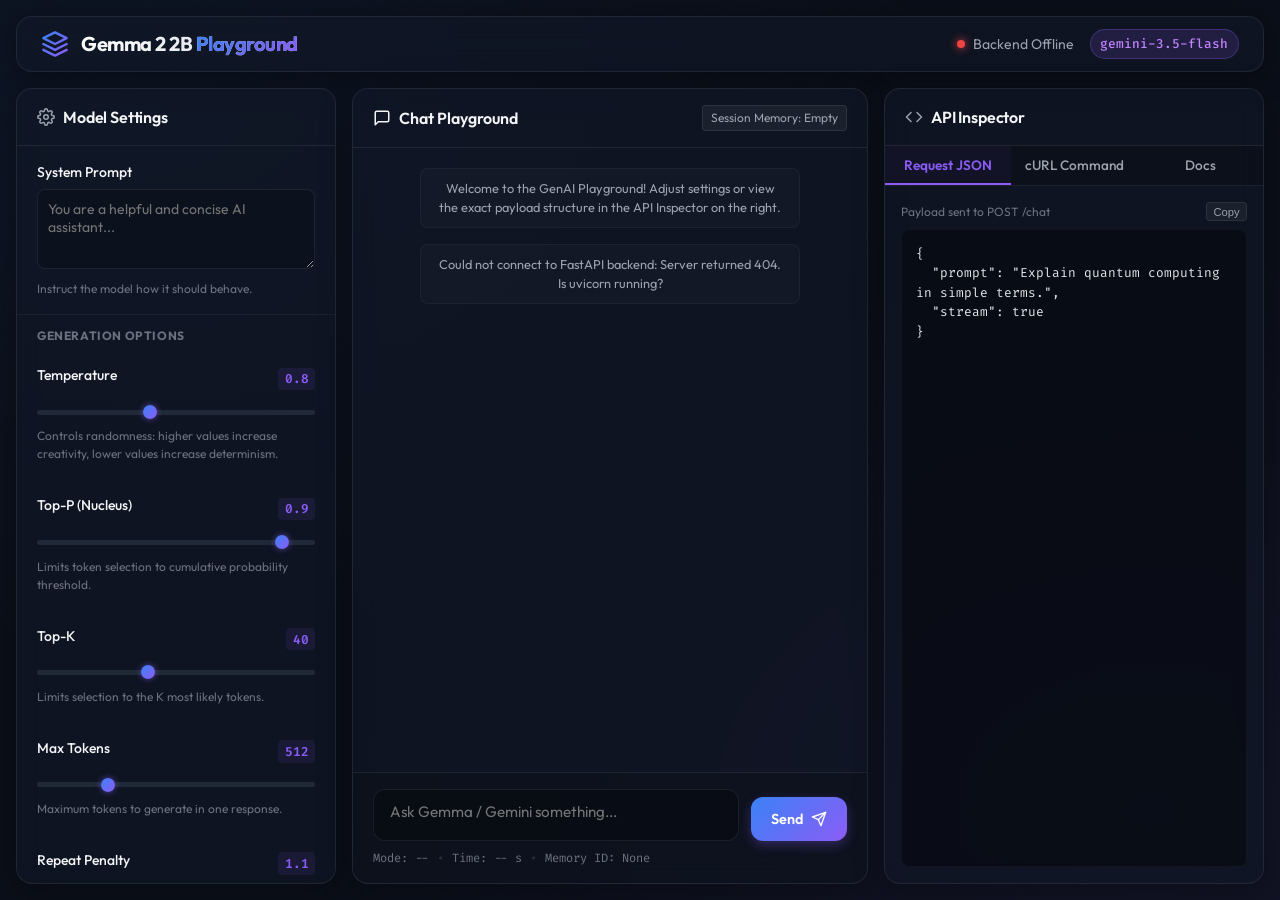
==== back/web/index.html @ a2f90c06 "vibecode vector population" ====
<!DOCTYPE html>
<html lang="en">
<head>
    <meta charset="UTF-8">
    <meta name="viewport" content="width=device-width, initial-scale=1.0">
    <title>Gemma 2 2B Playground & API Inspector</title>
    <!-- Google Fonts: Outfit & Fira Code -->
    <link rel="preconnect" href="https://fonts.googleapis.com">
    <link rel="preconnect" href="https://fonts.gstatic.com" crossorigin>
    <link href="https://fonts.googleapis.com/css2?family=Fira+Code:wght@400;500&family=Outfit:wght@300;400;500;600;700&display=swap" rel="stylesheet">
    <link rel="stylesheet" href="style.css">
</head>
<body>
    <div class="app-container">
        <!-- Header -->
        <header class="app-header">
            <div class="header-logo">
                <svg class="gemma-icon" viewBox="0 0 24 24" fill="none" xmlns="http://www.w3.org/2000/svg">
                    <path d="M12 2L2 7L12 12L22 7L12 2Z" stroke="url(#logo-grad)" stroke-width="2" stroke-linecap="round" stroke-linejoin="round"/>
                    <path d="M2 17L12 22L22 17" stroke="url(#logo-grad)" stroke-width="2" stroke-linecap="round" stroke-linejoin="round"/>
                    <path d="M2 12L12 17L22 12" stroke="url(#logo-grad)" stroke-width="2" stroke-linecap="round" stroke-linejoin="round"/>
                    <defs>
                        <linearGradient id="logo-grad" x1="2" y1="2" x2="22" y2="22" gradientUnits="userSpaceOnUse">
                            <stop stop-color="#3b82f6"/>
                            <stop offset="1" stop-color="#8b5cf6"/>
                        </linearGradient>
                    </defs>
                </svg>
                <h1>Gemma 2 2B <span>Playground</span></h1>
            </div>
            <div class="header-status">
                <div class="status-indicator">
                    <span id="connection-dot" class="dot warning"></span>
                    <span id="connection-text">Checking GenAI status...</span>
                </div>
                <div class="model-badge" id="model-badge">gemini-3.5-flash</div>
            </div>
        </header>

        <!-- Main Workspace -->
        <div class="workspace">
            <!-- Sidebar: Parameters (Left) -->
            <aside class="sidebar section-card">
                <div class="section-header">
                    <svg width="18" height="18" viewBox="0 0 24 24" fill="none" stroke="currentColor" stroke-width="2" stroke-linecap="round" stroke-linejoin="round"><circle cx="12" cy="12" r="3"></circle><path d="M19.4 15a1.65 1.65 0 0 0 .33 1.82l.06.06a2 2 0 1 1-2.83 2.83l-.06-.06a1.65 1.65 0 0 0-1.82-.33 1.65 1.65 0 0 0-1 1.51V21a2 2 0 0 1-4 0v-.09A1.65 1.65 0 0 0 9 19.4a1.65 1.65 0 0 0-1.82.33l-.06.06a2 2 0 1 1-2.83-2.83l.06-.06a1.65 1.65 0 0 0 .33-1.82 1.65 1.65 0 0 0-1.51-1H3a2 2 0 0 1 0-4h.09A1.65 1.65 0 0 0 4.6 9a1.65 1.65 0 0 0-.33-1.82l-.06-.06a2 2 0 1 1 2.83-2.83l.06.06a1.65 1.65 0 0 0 1.82.33H9a1.65 1.65 0 0 0 1-1.51V3a2 2 0 0 1 4 0v.09a1.65 1.65 0 0 0 1 1.51 1.65 1.65 0 0 0 1.82-.33l.06-.06a2 2 0 1 1 2.83 2.83l-.06.06a1.65 1.65 0 0 0-.33 1.82V9a1.65 1.65 0 0 0 1.51 1H21a2 2 0 0 1 0 4h-.09a1.65 1.65 0 0 0-1.51 1z"></path></svg>
                    <h2>Model Settings</h2>
                </div>

                <div class="control-group">
                    <label for="system-prompt">System Prompt</label>
                    <textarea id="system-prompt" placeholder="You are a helpful and concise AI assistant..."></textarea>
                    <span class="control-desc">Instruct the model how it should behave.</span>
                </div>

                <div class="control-divider">Generation Options</div>

                <div class="control-group">
                    <div class="slider-header">
                        <label for="param-temp">Temperature</label>
                        <span class="value-display" id="val-temp">0.8</span>
                    </div>
                    <input type="range" id="param-temp" min="0" max="2" step="0.1" value="0.8">
                    <span class="control-desc">Controls randomness: higher values increase creativity, lower values increase determinism.</span>
                </div>

                <div class="control-group">
                    <div class="slider-header">
                        <label for="param-top-p">Top-P (Nucleus)</label>
                        <span class="value-display" id="val-top-p">0.9</span>
                    </div>
                    <input type="range" id="param-top-p" min="0" max="1" step="0.05" value="0.9">
                    <span class="control-desc">Limits token selection to cumulative probability threshold.</span>
                </div>

                <div class="control-group">
                    <div class="slider-header">
                        <label for="param-top-k">Top-K</label>
                        <span class="value-display" id="val-top-k">40</span>
                    </div>
                    <input type="range" id="param-top-k" min="1" max="100" step="1" value="40">
                    <span class="control-desc">Limits selection to the K most likely tokens.</span>
                </div>

                <div class="control-group">
                    <div class="slider-header">
                        <label for="param-max-tokens">Max Tokens</label>
                        <span class="value-display" id="val-max-tokens">512</span>
                    </div>
                    <input type="range" id="param-max-tokens" min="16" max="2048" step="16" value="512">
                    <span class="control-desc">Maximum tokens to generate in one response.</span>
                </div>

                <div class="control-group">
                    <div class="slider-header">
                        <label for="param-rep-penalty">Repeat Penalty</label>
                        <span class="value-display" id="val-rep-penalty">1.1</span>
                    </div>
                    <input type="range" id="param-rep-penalty" min="0.5" max="2.0" step="0.05" value="1.1">
                    <span class="control-desc">Applies a penalty to discourage repeating phrases.</span>
                </div>

                <div class="control-group toggle-group">
                    <label for="param-stream">Stream Response</label>
                    <label class="switch">
                        <input type="checkbox" id="param-stream" checked>
                        <span class="slider round"></span>
                    </label>
                </div>
                
                <button id="btn-clear-mem" class="secondary-btn">
                    <svg width="14" height="14" viewBox="0 0 24 24" fill="none" stroke="currentColor" stroke-width="2" stroke-linecap="round" stroke-linejoin="round"><path d="M19 7l-.867 12.142A2 2 0 0 1 16.138 21H7.862a2 2 0 0 1-1.995-1.858L5 7m5 4v6m4-6v6m1-10V4a1 1 0 0 0-1-1h-4a1 1 0 0 0-1 1v3M4 7h16"></path></svg>
                    Clear Chat Memory
                </button>
            </aside>

            <!-- Center Panel: Chat Arena -->
            <main class="chat-panel section-card">
                <div class="chat-header">
                    <div class="chat-title">
                        <svg width="18" height="18" viewBox="0 0 24 24" fill="none" stroke="currentColor" stroke-width="2" stroke-linecap="round" stroke-linejoin="round"><path d="M21 15a2 2 0 0 1-2 2H7l-4 4V5a2 2 0 0 1 2-2h14a2 2 0 0 1 2 2z"></path></svg>
                        <h2>Chat Playground</h2>
                    </div>
                    <span id="chat-memory-indicator" class="badge">Session Memory: Empty</span>
                </div>

                <!-- Messages Log -->
                <div class="messages-container" id="messages-container">
                    <div class="system-message font-small">
                        Welcome to the GenAI Playground! Adjust settings or view the exact payload structure in the API Inspector on the right.
                    </div>
                </div>

                <!-- Input Area -->
                <div class="chat-input-area">
                    <form id="chat-form">
                        <div class="textarea-wrapper">
                            <textarea id="user-prompt" placeholder="Ask Gemma / Gemini something..." required rows="1"></textarea>
                        </div>
                        <button type="submit" id="btn-send">
                            <span>Send</span>
                            <svg width="16" height="16" viewBox="0 0 24 24" fill="none" stroke="currentColor" stroke-width="2" stroke-linecap="round" stroke-linejoin="round"><line x1="22" y1="2" x2="11" y2="13"></line><polygon points="22 2 15 22 11 13 2 9 22 2"></polygon></svg>
                        </button>
                    </form>
                    
                    <!-- Stats Bar -->
                    <div class="chat-stats-bar" id="chat-stats-bar">
                        <span id="stat-speed">Mode: --</span>
                        <span class="stat-sep">•</span>
                        <span id="stat-time">Time: -- s</span>
                        <span class="stat-sep">•</span>
                        <span id="stat-tokens">Memory ID: None</span>
                    </div>
                </div>
            </main>

            <!-- Right Panel: API Inspector -->
            <aside class="api-panel section-card">
                <div class="section-header">
                    <svg width="18" height="18" viewBox="0 0 24 24" fill="none" stroke="currentColor" stroke-width="2" stroke-linecap="round" stroke-linejoin="round"><polyline points="16 18 22 12 16 6"></polyline><polyline points="8 6 2 12 8 18"></polyline></svg>
                    <h2>API Inspector</h2>
                </div>

                <div class="api-tabs">
                    <button class="tab-btn active" data-tab="tab-payload">Request JSON</button>
                    <button class="tab-btn" data-tab="tab-curl">cURL Command</button>
                    <button class="tab-btn" data-tab="tab-params">Docs</button>
                </div>

                <div class="tab-content" id="tab-payload">
                    <div class="code-header">
                        <span>Payload sent to POST /chat</span>
                        <button class="copy-btn" data-copy-target="payload-preview">Copy</button>
                    </div>
                    <pre><code id="payload-preview" class="language-json">{}</code></pre>
                </div>

                <div class="tab-content hidden" id="tab-curl">
                    <div class="code-header">
                        <span>Terminal cURL command</span>
                        <button class="copy-btn" data-copy-target="curl-preview">Copy</button>
                    </div>
                    <pre><code id="curl-preview" class="language-bash">curl ...</code></pre>
                </div>

                <div class="tab-content hidden" id="tab-params">
                    <div class="params-docs">
                        <h3>Endpoint Parameters</h3>
                        <p class="docs-intro">The FastAPI server maps these fields to the Google GenAI SDK Interactions API.</p>
                        
                        <div class="param-doc-item">
                            <span class="param-name">prompt</span>
                            <span class="param-type">string (required)</span>
                            <div class="param-desc">The core input prompt containing your question or instruction.</div>
                        </div>

                        <div class="param-doc-item">
                            <span class="param-name">previous_interaction_id</span>
                            <span class="param-type">string (optional)</span>
                            <div class="param-desc">The unique interaction ID from a previous turn. Passing this links current conversation memory statefully.</div>
                        </div>

                        <div class="param-doc-item">
                            <span class="param-name">stream</span>
                            <span class="param-type">boolean</span>
                            <div class="param-desc">Requests token-by-token streaming. Response chunks are yielded as NDJSON objects.</div>
                        </div>
                    </div>
                </div>
            </aside>
        </div>
    </div>

    <!-- Script loading -->
    <script src="app.js"></script>
</body>
</html>
---- back/web/style.css ----
/* Style Reset & Global Variables */
:root {
    --bg-base: #0b0f19;
    --bg-surface: #111827;
    --bg-card: rgba(17, 24, 39, 0.65);
    --border-color: rgba(255, 255, 255, 0.08);
    --border-active: rgba(139, 92, 246, 0.4);
    
    --text-primary: #f3f4f6;
    --text-secondary: #9ca3af;
    --text-muted: #6b7280;
    
    --accent-start: #3b82f6;
    --accent-end: #8b5cf6;
    --accent-gradient: linear-gradient(135deg, var(--accent-start) 0%, var(--accent-end) 100%);
    --accent-glow: rgba(139, 92, 246, 0.25);
    
    --font-sans: 'Outfit', -apple-system, BlinkMacSystemFont, 'Segoe UI', Roboto, sans-serif;
    --font-mono: 'Fira Code', 'Courier New', Courier, monospace;
    
    --success: #10b981;
    --warning: #f59e0b;
    --danger: #ef4444;
}

* {
    box-sizing: border-box;
    margin: 0;
    padding: 0;
}

body {
    background-color: var(--bg-base);
    background-image: 
        radial-gradient(at 10% 10%, rgba(59, 130, 246, 0.05) 0px, transparent 50%),
        radial-gradient(at 90% 90%, rgba(139, 92, 246, 0.06) 0px, transparent 50%);
    color: var(--text-primary);
    font-family: var(--font-sans);
    min-height: 100vh;
    overflow-x: hidden;
    line-height: 1.5;
}

/* App Container Layout */
.app-container {
    display: flex;
    flex-direction: column;
    height: 100vh;
    max-width: 1600px;
    margin: 0 auto;
    padding: 1rem;
    gap: 1rem;
}

/* Header styling */
.app-header {
    display: flex;
    justify-content: space-between;
    align-items: center;
    padding: 0.75rem 1.5rem;
    background: var(--bg-card);
    backdrop-filter: blur(16px);
    border: 1px solid var(--border-color);
    border-radius: 16px;
    box-shadow: 0 4px 30px rgba(0, 0, 0, 0.4);
}

.header-logo {
    display: flex;
    align-items: center;
    gap: 0.75rem;
}

.gemma-icon {
    width: 28px;
    height: 28px;
}

.header-logo h1 {
    font-size: 1.25rem;
    font-weight: 700;
    letter-spacing: -0.025em;
    background: linear-gradient(to right, #ffffff, #d1d5db);
    -webkit-background-clip: text;
    -webkit-text-fill-color: transparent;
}

.header-logo h1 span {
    background: var(--accent-gradient);
    -webkit-background-clip: text;
    -webkit-text-fill-color: transparent;
}

.header-status {
    display: flex;
    align-items: center;
    gap: 1rem;
}

.status-indicator {
    display: flex;
    align-items: center;
    gap: 0.5rem;
    font-size: 0.875rem;
    color: var(--text-secondary);
}

.dot {
    width: 8px;
    height: 8px;
    border-radius: 50%;
    display: inline-block;
}

.dot.connected {
    background-color: var(--success);
    box-shadow: 0 0 8px var(--success);
}

.dot.warning {
    background-color: var(--warning);
    box-shadow: 0 0 8px var(--warning);
}

.dot.error {
    background-color: var(--danger);
    box-shadow: 0 0 8px var(--danger);
}

.model-badge {
    background: rgba(139, 92, 246, 0.15);
    border: 1px solid rgba(139, 92, 246, 0.3);
    color: #c084fc;
    font-family: var(--font-mono);
    font-size: 0.8rem;
    padding: 0.25rem 0.6rem;
    border-radius: 9999px;
    font-weight: 500;
}

/* Workspace Layout */
.workspace {
    display: grid;
    grid-template-columns: 320px 1fr 380px;
    flex: 1;
    gap: 1rem;
    min-height: 0; /* Important for scroll contexts */
}

/* Shared Section Card Styling */
.section-card {
    background: var(--bg-card);
    backdrop-filter: blur(12px);
    border: 1px solid var(--border-color);
    border-radius: 16px;
    display: flex;
    flex-direction: column;
    overflow: hidden;
    box-shadow: 0 8px 32px rgba(0, 0, 0, 0.3);
    transition: border-color 0.3s ease;
}

.section-card:hover {
    border-color: rgba(255, 255, 255, 0.12);
}

.section-header {
    display: flex;
    align-items: center;
    gap: 0.5rem;
    padding: 1rem 1.25rem;
    border-bottom: 1px solid var(--border-color);
    color: var(--text-secondary);
}

.section-header h2 {
    font-size: 1rem;
    font-weight: 600;
    color: var(--text-primary);
    letter-spacing: -0.01em;
}

/* Sidebar Inputs (Left) */
.sidebar {
    padding: 0;
    overflow-y: auto;
}

.sidebar .control-group {
    padding: 1rem 1.25rem;
}

.control-divider {
    font-size: 0.75rem;
    font-weight: 700;
    text-transform: uppercase;
    letter-spacing: 0.05em;
    color: var(--text-muted);
    padding: 0.75rem 1.25rem 0.25rem 1.25rem;
    border-top: 1px solid rgba(255, 255, 255, 0.05);
}

.control-group label {
    display: block;
    font-size: 0.875rem;
    font-weight: 500;
    color: var(--text-primary);
    margin-bottom: 0.4rem;
}

.control-group textarea {
    width: 100%;
    min-height: 80px;
    background: rgba(0, 0, 0, 0.2);
    border: 1px solid var(--border-color);
    border-radius: 8px;
    padding: 0.6rem;
    color: var(--text-primary);
    font-family: var(--font-sans);
    font-size: 0.875rem;
    resize: vertical;
    transition: all 0.2s ease;
}

.control-group textarea:focus {
    outline: none;
    border-color: var(--accent-end);
    box-shadow: 0 0 8px rgba(139, 92, 246, 0.2);
}

.control-desc {
    display: block;
    font-size: 0.75rem;
    color: var(--text-muted);
    margin-top: 0.3rem;
}

/* Range Sliders Styling */
.slider-header {
    display: flex;
    justify-content: space-between;
    align-items: center;
    margin-bottom: 0.25rem;
}

.value-display {
    font-family: var(--font-mono);
    font-size: 0.8rem;
    color: #8b5cf6;
    font-weight: 600;
    background: rgba(139, 92, 246, 0.1);
    padding: 0.1rem 0.4rem;
    border-radius: 4px;
}

.control-group input[type="range"] {
    -webkit-appearance: none;
    appearance: none;
    width: 100%;
    height: 5px;
    border-radius: 9999px;
    background: #1f2937;
    outline: none;
    margin: 0.5rem 0;
}

.control-group input[type="range"]::-webkit-slider-thumb {
    -webkit-appearance: none;
    appearance: none;
    width: 14px;
    height: 14px;
    border-radius: 50%;
    background: var(--accent-gradient);
    cursor: pointer;
    box-shadow: 0 0 6px rgba(139, 92, 246, 0.6);
    transition: transform 0.1s ease;
}

.control-group input[type="range"]::-webkit-slider-thumb:hover {
    transform: scale(1.2);
}

/* Switch Toggle */
.toggle-group {
    display: flex;
    justify-content: space-between;
    align-items: center;
    padding-top: 0.5rem !important;
    padding-bottom: 0.5rem !important;
}

.switch {
    position: relative;
    display: inline-block;
    width: 44px;
    height: 22px;
}

.switch input {
    opacity: 0;
    width: 0;
    height: 0;
}

.slider.round {
    position: absolute;
    cursor: pointer;
    top: 0;
    left: 0;
    right: 0;
    bottom: 0;
    background-color: #374151;
    transition: .3s;
    border-radius: 34px;
}

.slider.round:before {
    position: absolute;
    content: "";
    height: 16px;
    width: 16px;
    left: 3px;
    bottom: 3px;
    background-color: white;
    transition: .3s;
    border-radius: 50%;
}

input:checked + .slider {
    background: var(--accent-gradient);
}

input:checked + .slider:before {
    transform: translateX(22px);
}

/* Buttons */
.secondary-btn {
    display: flex;
    align-items: center;
    justify-content: center;
    gap: 0.5rem;
    margin: 1rem 1.25rem;
    padding: 0.6rem;
    background: rgba(255, 255, 255, 0.03);
    border: 1px solid var(--border-color);
    border-radius: 8px;
    color: var(--text-secondary);
    font-family: var(--font-sans);
    font-size: 0.875rem;
    font-weight: 500;
    cursor: pointer;
    transition: all 0.2s ease;
}

.secondary-btn:hover {
    background: rgba(239, 68, 68, 0.1);
    color: #ef4444;
    border-color: rgba(239, 68, 68, 0.25);
}

/* Chat Panel (Center) */
.chat-panel {
    display: flex;
    flex-direction: column;
    flex: 1;
    min-width: 0;
}

.chat-header {
    display: flex;
    justify-content: space-between;
    align-items: center;
    padding: 1rem 1.25rem;
    border-bottom: 1px solid var(--border-color);
}

.chat-title {
    display: flex;
    align-items: center;
    gap: 0.5rem;
    color: var(--text-primary);
}

.chat-title h2 {
    font-size: 1rem;
    font-weight: 600;
}

.badge {
    background: rgba(255, 255, 255, 0.05);
    border: 1px solid var(--border-color);
    color: var(--text-secondary);
    font-size: 0.75rem;
    padding: 0.2rem 0.5rem;
    border-radius: 4px;
}

.badge.active {
    background: rgba(59, 130, 246, 0.1);
    border-color: rgba(59, 130, 246, 0.25);
    color: #60a5fa;
}

/* Messages container */
.messages-container {
    flex: 1;
    overflow-y: auto;
    padding: 1.25rem;
    display: flex;
    flex-direction: column;
    gap: 1rem;
}

.system-message {
    align-self: center;
    background: rgba(255, 255, 255, 0.02);
    border: 1px solid rgba(255, 255, 255, 0.04);
    padding: 0.6rem 1rem;
    border-radius: 8px;
    color: var(--text-secondary);
    font-size: 0.8rem;
    text-align: center;
    max-width: 80%;
}

.msg {
    display: flex;
    flex-direction: column;
    max-width: 85%;
    animation: fadeInUp 0.3s ease forwards;
}

.msg.user {
    align-self: flex-end;
}

.msg.assistant {
    align-self: flex-start;
}

.msg-sender {
    font-size: 0.75rem;
    font-weight: 600;
    margin-bottom: 0.25rem;
    color: var(--text-muted);
}

.msg.user .msg-sender {
    align-self: flex-end;
    color: #a78bfa;
}

.msg.assistant .msg-sender {
    color: #60a5fa;
}

.msg-bubble {
    padding: 0.75rem 1rem;
    border-radius: 12px;
    font-size: 0.925rem;
    white-space: pre-wrap;
    line-height: 1.6;
}

.msg.user .msg-bubble {
    background: var(--accent-gradient);
    color: white;
    border-bottom-right-radius: 2px;
    box-shadow: 0 4px 12px rgba(139, 92, 246, 0.2);
}

.msg.assistant .msg-bubble {
    background: rgba(255, 255, 255, 0.04);
    border: 1px solid var(--border-color);
    color: var(--text-primary);
    border-bottom-left-radius: 2px;
}

/* Streaming cursor effect */
.streaming-text::after {
    content: "▋";
    display: inline-block;
    color: #8b5cf6;
    animation: blink 0.8s infinite;
    margin-left: 2px;
    font-size: 0.85em;
}

@keyframes blink {
    0%, 100% { opacity: 0; }
    50% { opacity: 1; }
}

/* Pulsing Loader for assistant output delay */
.typing-indicator {
    display: flex;
    align-items: center;
    gap: 4px;
    padding: 4px 0;
}

.typing-indicator span {
    width: 6px;
    height: 6px;
    background-color: var(--text-muted);
    border-radius: 50%;
    display: inline-block;
    animation: pulse 1.2s infinite ease-in-out;
}

.typing-indicator span:nth-child(2) { animation-delay: 0.2s; }
.typing-indicator span:nth-child(3) { animation-delay: 0.4s; }

@keyframes pulse {
    0%, 100% { transform: translateY(0); opacity: 0.4; }
    50% { transform: translateY(-4px); opacity: 1; }
}

/* Chat Input Bar */
.chat-input-area {
    padding: 1rem 1.25rem;
    border-top: 1px solid var(--border-color);
    background: rgba(0, 0, 0, 0.15);
}

#chat-form {
    display: flex;
    gap: 0.75rem;
    align-items: flex-end;
}

.textarea-wrapper {
    flex: 1;
    position: relative;
    background: rgba(0, 0, 0, 0.3);
    border: 1px solid var(--border-color);
    border-radius: 12px;
    overflow: hidden;
    transition: all 0.2s ease;
}

.textarea-wrapper:focus-within {
    border-color: var(--accent-end);
    box-shadow: 0 0 10px rgba(139, 92, 246, 0.15);
}

#user-prompt {
    width: 100%;
    background: transparent;
    border: none;
    outline: none;
    color: var(--text-primary);
    padding: 0.75rem 1rem;
    font-family: var(--font-sans);
    font-size: 0.95rem;
    resize: none;
    min-height: 44px;
    max-height: 120px;
}

#btn-send {
    background: var(--accent-gradient);
    border: none;
    color: white;
    font-family: var(--font-sans);
    font-size: 0.9rem;
    font-weight: 600;
    padding: 0.75rem 1.25rem;
    height: 44px;
    border-radius: 12px;
    cursor: pointer;
    display: flex;
    align-items: center;
    gap: 0.5rem;
    transition: all 0.2s ease;
    box-shadow: 0 4px 12px rgba(139, 92, 246, 0.3);
}

#btn-send:hover:not(:disabled) {
    transform: translateY(-1px);
    box-shadow: 0 6px 16px rgba(139, 92, 246, 0.4);
}

#btn-send:active:not(:disabled) {
    transform: translateY(0);
}

#btn-send:disabled {
    background: #374151;
    color: var(--text-muted);
    box-shadow: none;
    cursor: not-allowed;
}

/* Chat Stats Bar */
.chat-stats-bar {
    display: flex;
    align-items: center;
    margin-top: 0.5rem;
    font-size: 0.75rem;
    color: var(--text-muted);
    font-family: var(--font-mono);
}

.stat-sep {
    margin: 0 0.5rem;
    opacity: 0.3;
}

/* API Inspector (Right) */
.api-panel {
    display: flex;
    flex-direction: column;
}

.api-tabs {
    display: flex;
    background: rgba(0, 0, 0, 0.2);
    border-bottom: 1px solid var(--border-color);
}

.tab-btn {
    flex: 1;
    background: transparent;
    border: none;
    border-bottom: 2px solid transparent;
    color: var(--text-secondary);
    padding: 0.6rem 0;
    font-family: var(--font-sans);
    font-size: 0.85rem;
    font-weight: 500;
    cursor: pointer;
    transition: all 0.2s ease;
}

.tab-btn:hover {
    color: var(--text-primary);
    background: rgba(255, 255, 255, 0.02);
}

.tab-btn.active {
    color: #8b5cf6;
    border-bottom-color: #8b5cf6;
    font-weight: 600;
    background: rgba(139, 92, 246, 0.05);
}

.tab-content {
    flex: 1;
    display: flex;
    flex-direction: column;
    overflow: hidden;
    padding: 1rem;
    position: relative;
}

.tab-content.hidden {
    display: none;
}

.code-header {
    display: flex;
    justify-content: space-between;
    align-items: center;
    margin-bottom: 0.5rem;
    font-size: 0.75rem;
    color: var(--text-muted);
}

.copy-btn {
    background: rgba(255, 255, 255, 0.05);
    border: 1px solid var(--border-color);
    border-radius: 4px;
    color: var(--text-secondary);
    font-size: 0.7rem;
    padding: 0.15rem 0.4rem;
    cursor: pointer;
    transition: all 0.2s ease;
}

.copy-btn:hover {
    background: rgba(255, 255, 255, 0.1);
    color: var(--text-primary);
}

.copy-btn.copied {
    background: rgba(16, 185, 129, 0.15);
    border-color: rgba(16, 185, 129, 0.3);
    color: #34d399;
}

.tab-content pre {
    flex: 1;
    background: rgba(0, 0, 0, 0.4);
    border: 1px solid rgba(255, 255, 255, 0.04);
    border-radius: 8px;
    padding: 0.85rem;
    overflow: auto;
}

.tab-content code {
    font-family: var(--font-mono);
    font-size: 0.8rem;
    color: #e5e7eb;
    line-height: 1.5;
    white-space: pre-wrap;
    word-break: break-all;
}

/* Param docs scroll */
.params-docs {
    overflow-y: auto;
    height: 100%;
    display: flex;
    flex-direction: column;
    gap: 0.85rem;
    padding-right: 0.25rem;
}

.docs-intro {
    font-size: 0.825rem;
    color: var(--text-secondary);
    line-height: 1.4;
}

.param-doc-item {
    background: rgba(255, 255, 255, 0.02);
    border: 1px solid var(--border-color);
    padding: 0.6rem 0.85rem;
    border-radius: 8px;
}

.param-name {
    font-family: var(--font-mono);
    font-size: 0.825rem;
    color: #c084fc;
    font-weight: 600;
}

.param-type {
    font-size: 0.7rem;
    color: var(--text-muted);
    margin-left: 0.4rem;
    font-style: italic;
}

.param-desc {
    font-size: 0.775rem;
    color: var(--text-secondary);
    margin-top: 0.25rem;
    line-height: 1.45;
}

/* Fade in animation */
@keyframes fadeInUp {
    from {
        opacity: 0;
        transform: translateY(8px);
    }
    to {
        opacity: 1;
        transform: translateY(0);
    }
}

/* Custom Scrollbars */
::-webkit-scrollbar {
    width: 6px;
    height: 6px;
}

::-webkit-scrollbar-track {
    background: transparent;
}

::-webkit-scrollbar-thumb {
    background: rgba(255, 255, 255, 0.1);
    border-radius: 9999px;
}

::-webkit-scrollbar-thumb:hover {
    background: rgba(255, 255, 255, 0.2);
}

/* Responsive adjustments */
@media (max-width: 1200px) {
    .workspace {
        grid-template-columns: 280px 1fr;
    }
    .api-panel {
        grid-column: span 2;
        height: 300px;
    }
}

@media (max-width: 800px) {
    .app-container {
        height: auto;
        overflow: visible;
    }
    .workspace {
        grid-template-columns: 1fr;
    }
    .sidebar, .api-panel {
        grid-column: span 1;
        height: auto;
        max-height: 400px;
    }
    .chat-panel {
        height: 500px;
    }
}
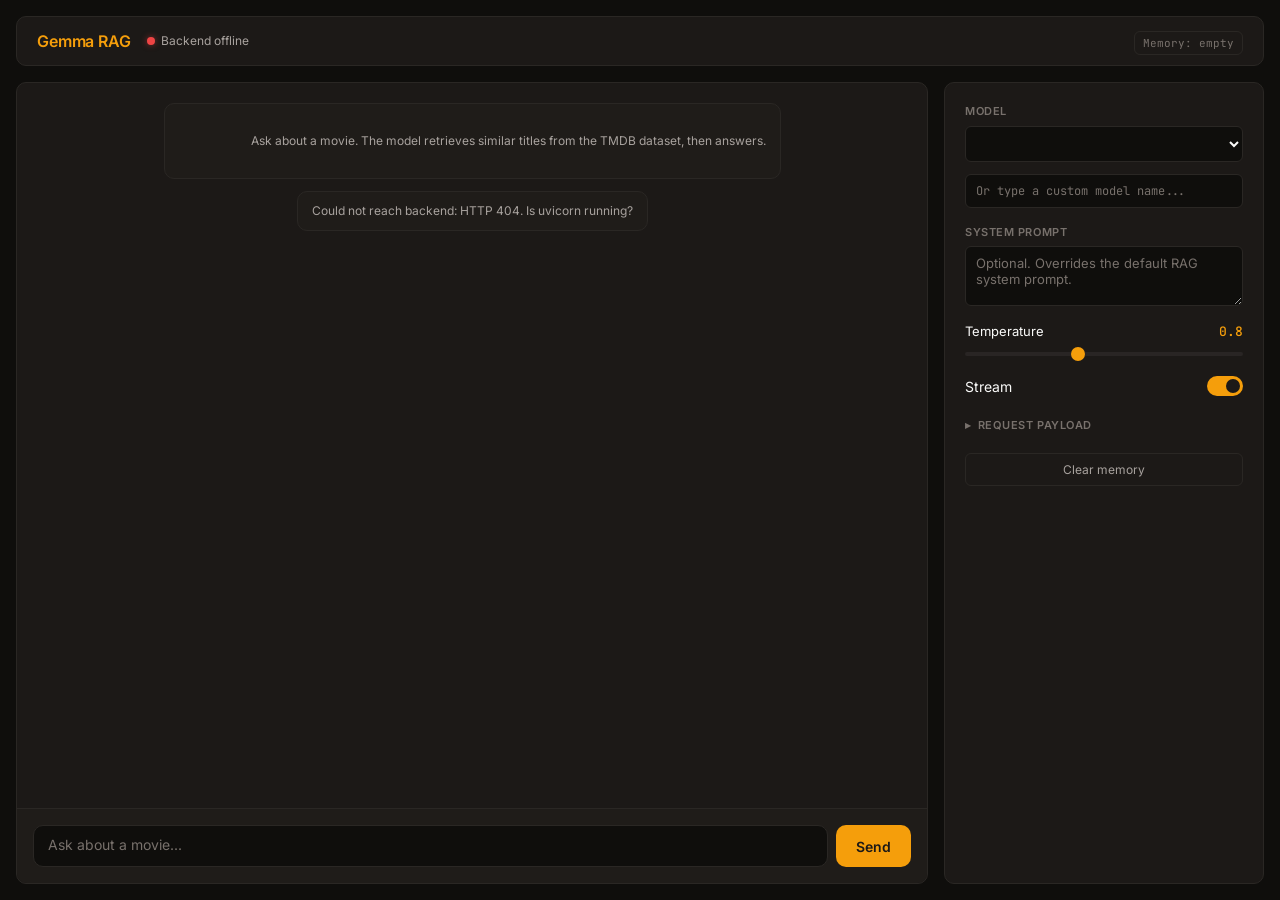
==== commit 8d391a6e: "Rework webpage" ====
--- a/back/web/index.html
+++ b/back/web/index.html
@@ -3,214 +3,79 @@
 <head>
     <meta charset="UTF-8">
     <meta name="viewport" content="width=device-width, initial-scale=1.0">
-    <title>Gemma 2 2B Playground & API Inspector</title>
-    <!-- Google Fonts: Outfit & Fira Code -->
+    <title>Gemma RAG</title>
     <link rel="preconnect" href="https://fonts.googleapis.com">
     <link rel="preconnect" href="https://fonts.gstatic.com" crossorigin>
-    <link href="https://fonts.googleapis.com/css2?family=Fira+Code:wght@400;500&family=Outfit:wght@300;400;500;600;700&display=swap" rel="stylesheet">
+    <link href="https://fonts.googleapis.com/css2?family=Inter:wght@400;500;600&family=JetBrains+Mono:wght@400;500&display=swap" rel="stylesheet">
     <link rel="stylesheet" href="style.css">
 </head>
 <body>
-    <div class="app-container">
-        <!-- Header -->
-        <header class="app-header">
-            <div class="header-logo">
-                <svg class="gemma-icon" viewBox="0 0 24 24" fill="none" xmlns="http://www.w3.org/2000/svg">
-                    <path d="M12 2L2 7L12 12L22 7L12 2Z" stroke="url(#logo-grad)" stroke-width="2" stroke-linecap="round" stroke-linejoin="round"/>
-                    <path d="M2 17L12 22L22 17" stroke="url(#logo-grad)" stroke-width="2" stroke-linecap="round" stroke-linejoin="round"/>
-                    <path d="M2 12L12 17L22 12" stroke="url(#logo-grad)" stroke-width="2" stroke-linecap="round" stroke-linejoin="round"/>
-                    <defs>
-                        <linearGradient id="logo-grad" x1="2" y1="2" x2="22" y2="22" gradientUnits="userSpaceOnUse">
-                            <stop stop-color="#3b82f6"/>
-                            <stop offset="1" stop-color="#8b5cf6"/>
-                        </linearGradient>
-                    </defs>
-                </svg>
-                <h1>Gemma 2 2B <span>Playground</span></h1>
+    <div class="app">
+        <header class="header">
+            <div class="header-left">
+                <h1 class="title">Gemma RAG</h1>
+                <span class="status">
+                    <span id="status-dot" class="dot"></span>
+                    <span id="status-text">Connecting...</span>
+                </span>
             </div>
-            <div class="header-status">
-                <div class="status-indicator">
-                    <span id="connection-dot" class="dot warning"></span>
-                    <span id="connection-text">Checking GenAI status...</span>
-                </div>
-                <div class="model-badge" id="model-badge">gemini-3.5-flash</div>
+            <div class="header-right">
+                <span id="memory-indicator" class="memory">Memory: empty</span>
             </div>
         </header>
 
-        <!-- Main Workspace -->
-        <div class="workspace">
-            <!-- Sidebar: Parameters (Left) -->
-            <aside class="sidebar section-card">
-                <div class="section-header">
-                    <svg width="18" height="18" viewBox="0 0 24 24" fill="none" stroke="currentColor" stroke-width="2" stroke-linecap="round" stroke-linejoin="round"><circle cx="12" cy="12" r="3"></circle><path d="M19.4 15a1.65 1.65 0 0 0 .33 1.82l.06.06a2 2 0 1 1-2.83 2.83l-.06-.06a1.65 1.65 0 0 0-1.82-.33 1.65 1.65 0 0 0-1 1.51V21a2 2 0 0 1-4 0v-.09A1.65 1.65 0 0 0 9 19.4a1.65 1.65 0 0 0-1.82.33l-.06.06a2 2 0 1 1-2.83-2.83l.06-.06a1.65 1.65 0 0 0 .33-1.82 1.65 1.65 0 0 0-1.51-1H3a2 2 0 0 1 0-4h.09A1.65 1.65 0 0 0 4.6 9a1.65 1.65 0 0 0-.33-1.82l-.06-.06a2 2 0 1 1 2.83-2.83l.06.06a1.65 1.65 0 0 0 1.82.33H9a1.65 1.65 0 0 0 1-1.51V3a2 2 0 0 1 4 0v.09a1.65 1.65 0 0 0 1 1.51 1.65 1.65 0 0 0 1.82-.33l.06-.06a2 2 0 1 1 2.83 2.83l-.06.06a1.65 1.65 0 0 0-.33 1.82V9a1.65 1.65 0 0 0 1.51 1H21a2 2 0 0 1 0 4h-.09a1.65 1.65 0 0 0-1.51 1z"></path></svg>
-                    <h2>Model Settings</h2>
+        <main class="main">
+            <section class="chat">
+                <div id="messages" class="messages">
+                    <div class="message system">
+                        Ask about a movie. The model retrieves similar titles from the TMDB dataset, then answers.
+                    </div>
+                </div>
+                <form id="chat-form" class="chat-form">
+                    <textarea id="user-prompt" placeholder="Ask about a movie..." rows="1" required></textarea>
+                    <button type="submit" id="btn-send">Send</button>
+                </form>
+            </section>
+
+            <aside class="settings">
+                <div class="settings-group">
+                    <label for="model-select">Model</label>
+                    <select id="model-select"></select>
+                    <input type="text" id="model-custom" placeholder="Or type a custom model name...">
                 </div>
 
-                <div class="control-group">
-                    <label for="system-prompt">System Prompt</label>
-                    <textarea id="system-prompt" placeholder="You are a helpful and concise AI assistant..."></textarea>
-                    <span class="control-desc">Instruct the model how it should behave.</span>
+                <div class="settings-group">
+                    <label for="system-prompt">System prompt</label>
+                    <textarea id="system-prompt" placeholder="Optional. Overrides the default RAG system prompt."></textarea>
                 </div>
 
-                <div class="control-divider">Generation Options</div>
-
-                <div class="control-group">
-                    <div class="slider-header">
+                <div class="settings-group">
+                    <div class="range-row">
                         <label for="param-temp">Temperature</label>
-                        <span class="value-display" id="val-temp">0.8</span>
+                        <span id="val-temp" class="range-value">0.8</span>
                     </div>
                     <input type="range" id="param-temp" min="0" max="2" step="0.1" value="0.8">
-                    <span class="control-desc">Controls randomness: higher values increase creativity, lower values increase determinism.</span>
                 </div>
 
-                <div class="control-group">
-                    <div class="slider-header">
-                        <label for="param-top-p">Top-P (Nucleus)</label>
-                        <span class="value-display" id="val-top-p">0.9</span>
-                    </div>
-                    <input type="range" id="param-top-p" min="0" max="1" step="0.05" value="0.9">
-                    <span class="control-desc">Limits token selection to cumulative probability threshold.</span>
-                </div>
-
-                <div class="control-group">
-                    <div class="slider-header">
-                        <label for="param-top-k">Top-K</label>
-                        <span class="value-display" id="val-top-k">40</span>
-                    </div>
-                    <input type="range" id="param-top-k" min="1" max="100" step="1" value="40">
-                    <span class="control-desc">Limits selection to the K most likely tokens.</span>
-                </div>
-
-                <div class="control-group">
-                    <div class="slider-header">
-                        <label for="param-max-tokens">Max Tokens</label>
-                        <span class="value-display" id="val-max-tokens">512</span>
-                    </div>
-                    <input type="range" id="param-max-tokens" min="16" max="2048" step="16" value="512">
-                    <span class="control-desc">Maximum tokens to generate in one response.</span>
-                </div>
-
-                <div class="control-group">
-                    <div class="slider-header">
-                        <label for="param-rep-penalty">Repeat Penalty</label>
-                        <span class="value-display" id="val-rep-penalty">1.1</span>
-                    </div>
-                    <input type="range" id="param-rep-penalty" min="0.5" max="2.0" step="0.05" value="1.1">
-                    <span class="control-desc">Applies a penalty to discourage repeating phrases.</span>
-                </div>
-
-                <div class="control-group toggle-group">
-                    <label for="param-stream">Stream Response</label>
-                    <label class="switch">
-                        <input type="checkbox" id="param-stream" checked>
-                        <span class="slider round"></span>
-                    </label>
-                </div>
-                
-                <button id="btn-clear-mem" class="secondary-btn">
-                    <svg width="14" height="14" viewBox="0 0 24 24" fill="none" stroke="currentColor" stroke-width="2" stroke-linecap="round" stroke-linejoin="round"><path d="M19 7l-.867 12.142A2 2 0 0 1 16.138 21H7.862a2 2 0 0 1-1.995-1.858L5 7m5 4v6m4-6v6m1-10V4a1 1 0 0 0-1-1h-4a1 1 0 0 0-1 1v3M4 7h16"></path></svg>
-                    Clear Chat Memory
-                </button>
-            </aside>
-
-            <!-- Center Panel: Chat Arena -->
-            <main class="chat-panel section-card">
-                <div class="chat-header">
-                    <div class="chat-title">
-                        <svg width="18" height="18" viewBox="0 0 24 24" fill="none" stroke="currentColor" stroke-width="2" stroke-linecap="round" stroke-linejoin="round"><path d="M21 15a2 2 0 0 1-2 2H7l-4 4V5a2 2 0 0 1 2-2h14a2 2 0 0 1 2 2z"></path></svg>
-                        <h2>Chat Playground</h2>
-                    </div>
-                    <span id="chat-memory-indicator" class="badge">Session Memory: Empty</span>
-                </div>
-
-                <!-- Messages Log -->
-                <div class="messages-container" id="messages-container">
-                    <div class="system-message font-small">
-                        Welcome to the GenAI Playground! Adjust settings or view the exact payload structure in the API Inspector on the right.
+                <div class="settings-group">
+                    <div class="settings-row">
+                        <label for="param-stream">Stream</label>
+                        <label class="switch">
+                            <input type="checkbox" id="param-stream" checked>
+                            <span class="switch-slider"></span>
+                        </label>
                     </div>
                 </div>
 
-                <!-- Input Area -->
-                <div class="chat-input-area">
-                    <form id="chat-form">
-                        <div class="textarea-wrapper">
-                            <textarea id="user-prompt" placeholder="Ask Gemma / Gemini something..." required rows="1"></textarea>
-                        </div>
-                        <button type="submit" id="btn-send">
-                            <span>Send</span>
-                            <svg width="16" height="16" viewBox="0 0 24 24" fill="none" stroke="currentColor" stroke-width="2" stroke-linecap="round" stroke-linejoin="round"><line x1="22" y1="2" x2="11" y2="13"></line><polygon points="22 2 15 22 11 13 2 9 22 2"></polygon></svg>
-                        </button>
-                    </form>
-                    
-                    <!-- Stats Bar -->
-                    <div class="chat-stats-bar" id="chat-stats-bar">
-                        <span id="stat-speed">Mode: --</span>
-                        <span class="stat-sep">•</span>
-                        <span id="stat-time">Time: -- s</span>
-                        <span class="stat-sep">•</span>
-                        <span id="stat-tokens">Memory ID: None</span>
-                    </div>
-                </div>
-            </main>
+                <details class="settings-group">
+                    <summary>Request payload</summary>
+                    <pre id="payload-preview">{}</pre>
+                </details>
 
-            <!-- Right Panel: API Inspector -->
-            <aside class="api-panel section-card">
-                <div class="section-header">
-                    <svg width="18" height="18" viewBox="0 0 24 24" fill="none" stroke="currentColor" stroke-width="2" stroke-linecap="round" stroke-linejoin="round"><polyline points="16 18 22 12 16 6"></polyline><polyline points="8 6 2 12 8 18"></polyline></svg>
-                    <h2>API Inspector</h2>
-                </div>
-
-                <div class="api-tabs">
-                    <button class="tab-btn active" data-tab="tab-payload">Request JSON</button>
-                    <button class="tab-btn" data-tab="tab-curl">cURL Command</button>
-                    <button class="tab-btn" data-tab="tab-params">Docs</button>
-                </div>
-
-                <div class="tab-content" id="tab-payload">
-                    <div class="code-header">
-                        <span>Payload sent to POST /chat</span>
-                        <button class="copy-btn" data-copy-target="payload-preview">Copy</button>
-                    </div>
-                    <pre><code id="payload-preview" class="language-json">{}</code></pre>
-                </div>
-
-                <div class="tab-content hidden" id="tab-curl">
-                    <div class="code-header">
-                        <span>Terminal cURL command</span>
-                        <button class="copy-btn" data-copy-target="curl-preview">Copy</button>
-                    </div>
-                    <pre><code id="curl-preview" class="language-bash">curl ...</code></pre>
-                </div>
-
-                <div class="tab-content hidden" id="tab-params">
-                    <div class="params-docs">
-                        <h3>Endpoint Parameters</h3>
-                        <p class="docs-intro">The FastAPI server maps these fields to the Google GenAI SDK Interactions API.</p>
-                        
-                        <div class="param-doc-item">
-                            <span class="param-name">prompt</span>
-                            <span class="param-type">string (required)</span>
-                            <div class="param-desc">The core input prompt containing your question or instruction.</div>
-                        </div>
-
-                        <div class="param-doc-item">
-                            <span class="param-name">previous_interaction_id</span>
-                            <span class="param-type">string (optional)</span>
-                            <div class="param-desc">The unique interaction ID from a previous turn. Passing this links current conversation memory statefully.</div>
-                        </div>
-
-                        <div class="param-doc-item">
-                            <span class="param-name">stream</span>
-                            <span class="param-type">boolean</span>
-                            <div class="param-desc">Requests token-by-token streaming. Response chunks are yielded as NDJSON objects.</div>
-                        </div>
-                    </div>
-                </div>
+                <button id="btn-clear-mem" class="ghost-btn">Clear memory</button>
             </aside>
-        </div>
+        </main>
     </div>
-
-    <!-- Script loading -->
     <script src="app.js"></script>
 </body>
 </html>
--- a/back/web/style.css
+++ b/back/web/style.css
@@ -1,26 +1,31 @@
-/* Style Reset & Global Variables */
 :root {
-    --bg-base: #0b0f19;
-    --bg-surface: #111827;
-    --bg-card: rgba(17, 24, 39, 0.65);
-    --border-color: rgba(255, 255, 255, 0.08);
-    --border-active: rgba(139, 92, 246, 0.4);
-    
-    --text-primary: #f3f4f6;
-    --text-secondary: #9ca3af;
-    --text-muted: #6b7280;
-    
-    --accent-start: #3b82f6;
-    --accent-end: #8b5cf6;
-    --accent-gradient: linear-gradient(135deg, var(--accent-start) 0%, var(--accent-end) 100%);
-    --accent-glow: rgba(139, 92, 246, 0.25);
-    
-    --font-sans: 'Outfit', -apple-system, BlinkMacSystemFont, 'Segoe UI', Roboto, sans-serif;
-    --font-mono: 'Fira Code', 'Courier New', Courier, monospace;
-    
-    --success: #10b981;
-    --warning: #f59e0b;
+    --bg-base: #0f0e0c;
+    --bg-surface: #1c1917;
+    --bg-card: #1f1c19;
+    --bg-input: #0f0e0c;
+    --bg-elevated: #292524;
+
+    --border: #44403c;
+    --border-soft: #2a2724;
+
+    --text-primary: #fafaf9;
+    --text-secondary: #a8a29e;
+    --text-muted: #78716c;
+
+    --accent: #f59e0b;
+    --accent-hover: #fbbf24;
+    --accent-press: #d97706;
+    --accent-text: #1c1917;
+    --accent-soft: rgba(245, 158, 11, 0.12);
+
+    --success: #84cc16;
     --danger: #ef4444;
+
+    --font-sans: 'Inter', -apple-system, BlinkMacSystemFont, 'Segoe UI', Roboto, sans-serif;
+    --font-mono: 'JetBrains Mono', 'Fira Code', monospace;
+
+    --radius: 10px;
+    --radius-sm: 6px;
 }
 
 * {
@@ -29,79 +34,68 @@
     padding: 0;
 }
 
+html, body {
+    height: 100%;
+}
+
 body {
-    background-color: var(--bg-base);
-    background-image: 
-        radial-gradient(at 10% 10%, rgba(59, 130, 246, 0.05) 0px, transparent 50%),
-        radial-gradient(at 90% 90%, rgba(139, 92, 246, 0.06) 0px, transparent 50%);
+    background: var(--bg-base);
     color: var(--text-primary);
     font-family: var(--font-sans);
-    min-height: 100vh;
-    overflow-x: hidden;
+    font-size: 14px;
     line-height: 1.5;
-}
-
-/* App Container Layout */
-.app-container {
-    display: flex;
-    flex-direction: column;
+    -webkit-font-smoothing: antialiased;
+}
+
+button {
+    font-family: inherit;
+    cursor: pointer;
+}
+
+textarea, input, select {
+    font-family: inherit;
+    color: inherit;
+}
+
+.app {
+    display: grid;
+    grid-template-rows: auto 1fr;
     height: 100vh;
-    max-width: 1600px;
+    max-width: 1400px;
     margin: 0 auto;
-    padding: 1rem;
-    gap: 1rem;
-}
-
-/* Header styling */
-.app-header {
+    padding: 16px;
+    gap: 16px;
+}
+
+/* Header */
+.header {
     display: flex;
     justify-content: space-between;
     align-items: center;
-    padding: 0.75rem 1.5rem;
-    background: var(--bg-card);
-    backdrop-filter: blur(16px);
-    border: 1px solid var(--border-color);
-    border-radius: 16px;
-    box-shadow: 0 4px 30px rgba(0, 0, 0, 0.4);
-}
-
-.header-logo {
+    padding: 12px 20px;
+    background: var(--bg-surface);
+    border: 1px solid var(--border-soft);
+    border-radius: var(--radius);
+}
+
+.header-left {
     display: flex;
     align-items: center;
-    gap: 0.75rem;
-}
-
-.gemma-icon {
-    width: 28px;
-    height: 28px;
-}
-
-.header-logo h1 {
-    font-size: 1.25rem;
-    font-weight: 700;
-    letter-spacing: -0.025em;
-    background: linear-gradient(to right, #ffffff, #d1d5db);
-    -webkit-background-clip: text;
-    -webkit-text-fill-color: transparent;
-}
-
-.header-logo h1 span {
-    background: var(--accent-gradient);
-    -webkit-background-clip: text;
-    -webkit-text-fill-color: transparent;
-}
-
-.header-status {
-    display: flex;
+    gap: 16px;
+}
+
+.title {
+    font-size: 16px;
+    font-weight: 600;
+    letter-spacing: -0.01em;
+    color: var(--accent);
+}
+
+.status {
+    display: inline-flex;
     align-items: center;
-    gap: 1rem;
-}
-
-.status-indicator {
-    display: flex;
-    align-items: center;
-    gap: 0.5rem;
-    font-size: 0.875rem;
+    gap: 6px;
+    font-size: 12px;
     color: var(--text-secondary);
 }
 
@@ -109,191 +103,292 @@
     width: 8px;
     height: 8px;
     border-radius: 50%;
+    background: var(--text-muted);
     display: inline-block;
 }
 
-.dot.connected {
-    background-color: var(--success);
-    box-shadow: 0 0 8px var(--success);
-}
-
-.dot.warning {
-    background-color: var(--warning);
-    box-shadow: 0 0 8px var(--warning);
-}
-
-.dot.error {
-    background-color: var(--danger);
-    box-shadow: 0 0 8px var(--danger);
-}
-
-.model-badge {
-    background: rgba(139, 92, 246, 0.15);
-    border: 1px solid rgba(139, 92, 246, 0.3);
-    color: #c084fc;
+.dot.connected { background: var(--success); box-shadow: 0 0 6px rgba(132, 204, 22, 0.5); }
+.dot.warning  { background: var(--accent);  box-shadow: 0 0 6px var(--accent-soft); }
+.dot.error    { background: var(--danger);  box-shadow: 0 0 6px rgba(239, 68, 68, 0.5); }
+
+.memory {
     font-family: var(--font-mono);
-    font-size: 0.8rem;
-    padding: 0.25rem 0.6rem;
-    border-radius: 9999px;
-    font-weight: 500;
-}
-
-/* Workspace Layout */
-.workspace {
+    font-size: 11px;
+    color: var(--text-muted);
+    padding: 4px 8px;
+    border: 1px solid var(--border-soft);
+    border-radius: var(--radius-sm);
+}
+
+.memory.active {
+    color: var(--accent);
+    border-color: var(--accent);
+    background: var(--accent-soft);
+}
+
+/* Main layout */
+.main {
     display: grid;
-    grid-template-columns: 320px 1fr 380px;
+    grid-template-columns: 1fr 320px;
+    gap: 16px;
+    min-height: 0;
+}
+
+/* Chat */
+.chat {
+    display: flex;
+    flex-direction: column;
+    background: var(--bg-surface);
+    border: 1px solid var(--border-soft);
+    border-radius: var(--radius);
+    min-height: 0;
+}
+
+.messages {
     flex: 1;
-    gap: 1rem;
-    min-height: 0; /* Important for scroll contexts */
-}
-
-/* Shared Section Card Styling */
-.section-card {
+    overflow-y: auto;
+    padding: 20px;
+    display: flex;
+    flex-direction: column;
+    gap: 12px;
+}
+
+.message {
+    max-width: 80%;
+    padding: 10px 14px;
+    border-radius: var(--radius);
+    font-size: 14px;
+    line-height: 1.5;
+    white-space: pre-wrap;
+    word-break: break-word;
+}
+
+.message.system {
+    align-self: center;
     background: var(--bg-card);
-    backdrop-filter: blur(12px);
-    border: 1px solid var(--border-color);
-    border-radius: 16px;
+    color: var(--text-secondary);
+    font-size: 12px;
+    border: 1px solid var(--border-soft);
+    max-width: 90%;
+    text-align: center;
+}
+
+.message.user {
+    align-self: flex-end;
+    background: var(--accent);
+    color: var(--accent-text);
+    border-bottom-right-radius: 2px;
+}
+
+.message.assistant {
+    align-self: flex-start;
+    background: var(--bg-elevated);
+    color: var(--text-primary);
+    border: 1px solid var(--border-soft);
+    border-bottom-left-radius: 2px;
+}
+
+.message.streaming::after {
+    content: "▋";
+    color: var(--accent);
+    animation: blink 0.8s infinite;
+    margin-left: 2px;
+}
+
+@keyframes blink {
+    0%, 100% { opacity: 0; }
+    50% { opacity: 1; }
+}
+
+.typing {
+    display: inline-flex;
+    align-items: center;
+    gap: 4px;
+}
+
+.typing span {
+    width: 5px;
+    height: 5px;
+    background: var(--text-muted);
+    border-radius: 50%;
+    animation: pulse 1.2s infinite ease-in-out;
+}
+
+.typing span:nth-child(2) { animation-delay: 0.2s; }
+.typing span:nth-child(3) { animation-delay: 0.4s; }
+
+@keyframes pulse {
+    0%, 100% { opacity: 0.3; transform: translateY(0); }
+    50% { opacity: 1; transform: translateY(-3px); }
+}
+
+/* Chat form */
+.chat-form {
+    display: flex;
+    gap: 8px;
+    padding: 16px;
+    border-top: 1px solid var(--border-soft);
+    background: var(--bg-card);
+    border-bottom-left-radius: var(--radius);
+    border-bottom-right-radius: var(--radius);
+}
+
+#user-prompt {
+    flex: 1;
+    background: var(--bg-input);
+    border: 1px solid var(--border-soft);
+    border-radius: var(--radius);
+    padding: 10px 14px;
+    color: var(--text-primary);
+    font-size: 14px;
+    resize: none;
+    min-height: 42px;
+    max-height: 120px;
+    outline: none;
+    transition: border-color 0.15s ease;
+}
+
+#user-prompt:focus {
+    border-color: var(--accent);
+}
+
+#btn-send {
+    background: var(--accent);
+    color: var(--accent-text);
+    border: none;
+    border-radius: var(--radius);
+    padding: 0 20px;
+    font-weight: 600;
+    font-size: 14px;
+    transition: background 0.15s ease;
+}
+
+#btn-send:hover:not(:disabled) { background: var(--accent-hover); }
+#btn-send:active:not(:disabled) { background: var(--accent-press); }
+#btn-send:disabled {
+    background: var(--bg-elevated);
+    color: var(--text-muted);
+    cursor: not-allowed;
+}
+
+/* Settings panel */
+.settings {
     display: flex;
     flex-direction: column;
-    overflow: hidden;
-    box-shadow: 0 8px 32px rgba(0, 0, 0, 0.3);
-    transition: border-color 0.3s ease;
-}
-
-.section-card:hover {
-    border-color: rgba(255, 255, 255, 0.12);
-}
-
-.section-header {
-    display: flex;
-    align-items: center;
-    gap: 0.5rem;
-    padding: 1rem 1.25rem;
-    border-bottom: 1px solid var(--border-color);
-    color: var(--text-secondary);
-}
-
-.section-header h2 {
-    font-size: 1rem;
+    gap: 16px;
+    padding: 20px;
+    background: var(--bg-surface);
+    border: 1px solid var(--border-soft);
+    border-radius: var(--radius);
+    overflow-y: auto;
+}
+
+.settings-group {
+    display: flex;
+    flex-direction: column;
+    gap: 6px;
+}
+
+.settings-group > label {
+    font-size: 11px;
     font-weight: 600;
-    color: var(--text-primary);
-    letter-spacing: -0.01em;
-}
-
-/* Sidebar Inputs (Left) */
-.sidebar {
-    padding: 0;
-    overflow-y: auto;
-}
-
-.sidebar .control-group {
-    padding: 1rem 1.25rem;
-}
-
-.control-divider {
-    font-size: 0.75rem;
-    font-weight: 700;
     text-transform: uppercase;
     letter-spacing: 0.05em;
     color: var(--text-muted);
-    padding: 0.75rem 1.25rem 0.25rem 1.25rem;
-    border-top: 1px solid rgba(255, 255, 255, 0.05);
-}
-
-.control-group label {
-    display: block;
-    font-size: 0.875rem;
-    font-weight: 500;
-    color: var(--text-primary);
-    margin-bottom: 0.4rem;
-}
-
-.control-group textarea {
-    width: 100%;
-    min-height: 80px;
-    background: rgba(0, 0, 0, 0.2);
-    border: 1px solid var(--border-color);
-    border-radius: 8px;
-    padding: 0.6rem;
-    color: var(--text-primary);
-    font-family: var(--font-sans);
-    font-size: 0.875rem;
-    resize: vertical;
-    transition: all 0.2s ease;
-}
-
-.control-group textarea:focus {
-    outline: none;
-    border-color: var(--accent-end);
-    box-shadow: 0 0 8px rgba(139, 92, 246, 0.2);
-}
-
-.control-desc {
-    display: block;
-    font-size: 0.75rem;
-    color: var(--text-muted);
-    margin-top: 0.3rem;
-}
-
-/* Range Sliders Styling */
-.slider-header {
+}
+
+.settings-row {
     display: flex;
     justify-content: space-between;
     align-items: center;
-    margin-bottom: 0.25rem;
-}
-
-.value-display {
+}
+
+.settings-row label {
+    font-size: 14px;
+    color: var(--text-primary);
+}
+
+select, input[type="text"], textarea {
+    width: 100%;
+    background: var(--bg-input);
+    border: 1px solid var(--border-soft);
+    border-radius: var(--radius-sm);
+    padding: 8px 10px;
+    color: var(--text-primary);
+    font-size: 13px;
+    outline: none;
+    transition: border-color 0.15s ease;
+}
+
+select:focus, input[type="text"]:focus, textarea:focus {
+    border-color: var(--accent);
+}
+
+input[type="text"]::placeholder, textarea::placeholder {
+    color: var(--text-muted);
+}
+
+#model-custom {
+    margin-top: 6px;
     font-family: var(--font-mono);
-    font-size: 0.8rem;
-    color: #8b5cf6;
-    font-weight: 600;
-    background: rgba(139, 92, 246, 0.1);
-    padding: 0.1rem 0.4rem;
-    border-radius: 4px;
-}
-
-.control-group input[type="range"] {
+    font-size: 12px;
+}
+
+#system-prompt {
+    min-height: 60px;
+    resize: vertical;
+    font-family: var(--font-sans);
+}
+
+.range-row {
+    display: flex;
+    justify-content: space-between;
+    align-items: center;
+    font-size: 13px;
+}
+
+.range-value {
+    font-family: var(--font-mono);
+    color: var(--accent);
+    font-weight: 500;
+}
+
+input[type="range"] {
     -webkit-appearance: none;
     appearance: none;
     width: 100%;
-    height: 5px;
-    border-radius: 9999px;
-    background: #1f2937;
+    height: 4px;
+    border-radius: 999px;
+    background: var(--bg-elevated);
     outline: none;
-    margin: 0.5rem 0;
-}
-
-.control-group input[type="range"]::-webkit-slider-thumb {
+    margin: 4px 0;
+}
+
+input[type="range"]::-webkit-slider-thumb {
     -webkit-appearance: none;
     appearance: none;
     width: 14px;
     height: 14px;
     border-radius: 50%;
-    background: var(--accent-gradient);
+    background: var(--accent);
     cursor: pointer;
-    box-shadow: 0 0 6px rgba(139, 92, 246, 0.6);
-    transition: transform 0.1s ease;
-}
-
-.control-group input[type="range"]::-webkit-slider-thumb:hover {
-    transform: scale(1.2);
-}
-
-/* Switch Toggle */
-.toggle-group {
-    display: flex;
-    justify-content: space-between;
-    align-items: center;
-    padding-top: 0.5rem !important;
-    padding-bottom: 0.5rem !important;
-}
-
+}
+
+input[type="range"]::-moz-range-thumb {
+    width: 14px;
+    height: 14px;
+    border-radius: 50%;
+    background: var(--accent);
+    border: none;
+    cursor: pointer;
+}
+
+/* Switch */
 .switch {
     position: relative;
+    width: 36px;
+    height: 20px;
     display: inline-block;
-    width: 44px;
-    height: 22px;
 }
 
 .switch input {
@@ -302,512 +397,108 @@
     height: 0;
 }
 
-.slider.round {
+.switch-slider {
     position: absolute;
     cursor: pointer;
-    top: 0;
-    left: 0;
-    right: 0;
-    bottom: 0;
-    background-color: #374151;
-    transition: .3s;
-    border-radius: 34px;
-}
-
-.slider.round:before {
+    inset: 0;
+    background: var(--bg-elevated);
+    border-radius: 999px;
+    transition: background 0.15s ease;
+}
+
+.switch-slider::before {
+    content: "";
     position: absolute;
-    content: "";
-    height: 16px;
-    width: 16px;
+    width: 14px;
+    height: 14px;
     left: 3px;
     bottom: 3px;
-    background-color: white;
-    transition: .3s;
+    background: var(--text-secondary);
     border-radius: 50%;
-}
-
-input:checked + .slider {
-    background: var(--accent-gradient);
-}
-
-input:checked + .slider:before {
-    transform: translateX(22px);
-}
-
-/* Buttons */
-.secondary-btn {
-    display: flex;
-    align-items: center;
-    justify-content: center;
-    gap: 0.5rem;
-    margin: 1rem 1.25rem;
-    padding: 0.6rem;
-    background: rgba(255, 255, 255, 0.03);
-    border: 1px solid var(--border-color);
-    border-radius: 8px;
+    transition: all 0.15s ease;
+}
+
+.switch input:checked + .switch-slider {
+    background: var(--accent);
+}
+
+.switch input:checked + .switch-slider::before {
+    transform: translateX(16px);
+    background: var(--accent-text);
+}
+
+/* Payload preview */
+details.settings-group summary {
+    font-size: 11px;
+    font-weight: 600;
+    text-transform: uppercase;
+    letter-spacing: 0.05em;
+    color: var(--text-muted);
+    cursor: pointer;
+    list-style: none;
+    padding: 4px 0;
+}
+
+details.settings-group summary::-webkit-details-marker { display: none; }
+details.settings-group summary::before {
+    content: "▸";
+    display: inline-block;
+    margin-right: 6px;
+    transition: transform 0.15s ease;
+}
+
+details.settings-group[open] summary::before {
+    transform: rotate(90deg);
+}
+
+#payload-preview {
+    background: var(--bg-input);
+    border: 1px solid var(--border-soft);
+    border-radius: var(--radius-sm);
+    padding: 10px;
+    font-family: var(--font-mono);
+    font-size: 11px;
     color: var(--text-secondary);
-    font-family: var(--font-sans);
-    font-size: 0.875rem;
-    font-weight: 500;
-    cursor: pointer;
-    transition: all 0.2s ease;
-}
-
-.secondary-btn:hover {
-    background: rgba(239, 68, 68, 0.1);
-    color: #ef4444;
-    border-color: rgba(239, 68, 68, 0.25);
-}
-
-/* Chat Panel (Center) */
-.chat-panel {
-    display: flex;
-    flex-direction: column;
-    flex: 1;
-    min-width: 0;
-}
-
-.chat-header {
-    display: flex;
-    justify-content: space-between;
-    align-items: center;
-    padding: 1rem 1.25rem;
-    border-bottom: 1px solid var(--border-color);
-}
-
-.chat-title {
-    display: flex;
-    align-items: center;
-    gap: 0.5rem;
-    color: var(--text-primary);
-}
-
-.chat-title h2 {
-    font-size: 1rem;
-    font-weight: 600;
-}
-
-.badge {
-    background: rgba(255, 255, 255, 0.05);
-    border: 1px solid var(--border-color);
-    color: var(--text-secondary);
-    font-size: 0.75rem;
-    padding: 0.2rem 0.5rem;
-    border-radius: 4px;
-}
-
-.badge.active {
-    background: rgba(59, 130, 246, 0.1);
-    border-color: rgba(59, 130, 246, 0.25);
-    color: #60a5fa;
-}
-
-/* Messages container */
-.messages-container {
-    flex: 1;
-    overflow-y: auto;
-    padding: 1.25rem;
-    display: flex;
-    flex-direction: column;
-    gap: 1rem;
-}
-
-.system-message {
-    align-self: center;
-    background: rgba(255, 255, 255, 0.02);
-    border: 1px solid rgba(255, 255, 255, 0.04);
-    padding: 0.6rem 1rem;
-    border-radius: 8px;
-    color: var(--text-secondary);
-    font-size: 0.8rem;
-    text-align: center;
-    max-width: 80%;
-}
-
-.msg {
-    display: flex;
-    flex-direction: column;
-    max-width: 85%;
-    animation: fadeInUp 0.3s ease forwards;
-}
-
-.msg.user {
-    align-self: flex-end;
-}
-
-.msg.assistant {
-    align-self: flex-start;
-}
-
-.msg-sender {
-    font-size: 0.75rem;
-    font-weight: 600;
-    margin-bottom: 0.25rem;
-    color: var(--text-muted);
-}
-
-.msg.user .msg-sender {
-    align-self: flex-end;
-    color: #a78bfa;
-}
-
-.msg.assistant .msg-sender {
-    color: #60a5fa;
-}
-
-.msg-bubble {
-    padding: 0.75rem 1rem;
-    border-radius: 12px;
-    font-size: 0.925rem;
-    white-space: pre-wrap;
-    line-height: 1.6;
-}
-
-.msg.user .msg-bubble {
-    background: var(--accent-gradient);
-    color: white;
-    border-bottom-right-radius: 2px;
-    box-shadow: 0 4px 12px rgba(139, 92, 246, 0.2);
-}
-
-.msg.assistant .msg-bubble {
-    background: rgba(255, 255, 255, 0.04);
-    border: 1px solid var(--border-color);
-    color: var(--text-primary);
-    border-bottom-left-radius: 2px;
-}
-
-/* Streaming cursor effect */
-.streaming-text::after {
-    content: "▋";
-    display: inline-block;
-    color: #8b5cf6;
-    animation: blink 0.8s infinite;
-    margin-left: 2px;
-    font-size: 0.85em;
-}
-
-@keyframes blink {
-    0%, 100% { opacity: 0; }
-    50% { opacity: 1; }
-}
-
-/* Pulsing Loader for assistant output delay */
-.typing-indicator {
-    display: flex;
-    align-items: center;
-    gap: 4px;
-    padding: 4px 0;
-}
-
-.typing-indicator span {
-    width: 6px;
-    height: 6px;
-    background-color: var(--text-muted);
-    border-radius: 50%;
-    display: inline-block;
-    animation: pulse 1.2s infinite ease-in-out;
-}
-
-.typing-indicator span:nth-child(2) { animation-delay: 0.2s; }
-.typing-indicator span:nth-child(3) { animation-delay: 0.4s; }
-
-@keyframes pulse {
-    0%, 100% { transform: translateY(0); opacity: 0.4; }
-    50% { transform: translateY(-4px); opacity: 1; }
-}
-
-/* Chat Input Bar */
-.chat-input-area {
-    padding: 1rem 1.25rem;
-    border-top: 1px solid var(--border-color);
-    background: rgba(0, 0, 0, 0.15);
-}
-
-#chat-form {
-    display: flex;
-    gap: 0.75rem;
-    align-items: flex-end;
-}
-
-.textarea-wrapper {
-    flex: 1;
-    position: relative;
-    background: rgba(0, 0, 0, 0.3);
-    border: 1px solid var(--border-color);
-    border-radius: 12px;
-    overflow: hidden;
-    transition: all 0.2s ease;
-}
-
-.textarea-wrapper:focus-within {
-    border-color: var(--accent-end);
-    box-shadow: 0 0 10px rgba(139, 92, 246, 0.15);
-}
-
-#user-prompt {
-    width: 100%;
-    background: transparent;
-    border: none;
-    outline: none;
-    color: var(--text-primary);
-    padding: 0.75rem 1rem;
-    font-family: var(--font-sans);
-    font-size: 0.95rem;
-    resize: none;
-    min-height: 44px;
-    max-height: 120px;
-}
-
-#btn-send {
-    background: var(--accent-gradient);
-    border: none;
-    color: white;
-    font-family: var(--font-sans);
-    font-size: 0.9rem;
-    font-weight: 600;
-    padding: 0.75rem 1.25rem;
-    height: 44px;
-    border-radius: 12px;
-    cursor: pointer;
-    display: flex;
-    align-items: center;
-    gap: 0.5rem;
-    transition: all 0.2s ease;
-    box-shadow: 0 4px 12px rgba(139, 92, 246, 0.3);
-}
-
-#btn-send:hover:not(:disabled) {
-    transform: translateY(-1px);
-    box-shadow: 0 6px 16px rgba(139, 92, 246, 0.4);
-}
-
-#btn-send:active:not(:disabled) {
-    transform: translateY(0);
-}
-
-#btn-send:disabled {
-    background: #374151;
-    color: var(--text-muted);
-    box-shadow: none;
-    cursor: not-allowed;
-}
-
-/* Chat Stats Bar */
-.chat-stats-bar {
-    display: flex;
-    align-items: center;
-    margin-top: 0.5rem;
-    font-size: 0.75rem;
-    color: var(--text-muted);
-    font-family: var(--font-mono);
-}
-
-.stat-sep {
-    margin: 0 0.5rem;
-    opacity: 0.3;
-}
-
-/* API Inspector (Right) */
-.api-panel {
-    display: flex;
-    flex-direction: column;
-}
-
-.api-tabs {
-    display: flex;
-    background: rgba(0, 0, 0, 0.2);
-    border-bottom: 1px solid var(--border-color);
-}
-
-.tab-btn {
-    flex: 1;
-    background: transparent;
-    border: none;
-    border-bottom: 2px solid transparent;
-    color: var(--text-secondary);
-    padding: 0.6rem 0;
-    font-family: var(--font-sans);
-    font-size: 0.85rem;
-    font-weight: 500;
-    cursor: pointer;
-    transition: all 0.2s ease;
-}
-
-.tab-btn:hover {
-    color: var(--text-primary);
-    background: rgba(255, 255, 255, 0.02);
-}
-
-.tab-btn.active {
-    color: #8b5cf6;
-    border-bottom-color: #8b5cf6;
-    font-weight: 600;
-    background: rgba(139, 92, 246, 0.05);
-}
-
-.tab-content {
-    flex: 1;
-    display: flex;
-    flex-direction: column;
-    overflow: hidden;
-    padding: 1rem;
-    position: relative;
-}
-
-.tab-content.hidden {
-    display: none;
-}
-
-.code-header {
-    display: flex;
-    justify-content: space-between;
-    align-items: center;
-    margin-bottom: 0.5rem;
-    font-size: 0.75rem;
-    color: var(--text-muted);
-}
-
-.copy-btn {
-    background: rgba(255, 255, 255, 0.05);
-    border: 1px solid var(--border-color);
-    border-radius: 4px;
-    color: var(--text-secondary);
-    font-size: 0.7rem;
-    padding: 0.15rem 0.4rem;
-    cursor: pointer;
-    transition: all 0.2s ease;
-}
-
-.copy-btn:hover {
-    background: rgba(255, 255, 255, 0.1);
-    color: var(--text-primary);
-}
-
-.copy-btn.copied {
-    background: rgba(16, 185, 129, 0.15);
-    border-color: rgba(16, 185, 129, 0.3);
-    color: #34d399;
-}
-
-.tab-content pre {
-    flex: 1;
-    background: rgba(0, 0, 0, 0.4);
-    border: 1px solid rgba(255, 255, 255, 0.04);
-    border-radius: 8px;
-    padding: 0.85rem;
-    overflow: auto;
-}
-
-.tab-content code {
-    font-family: var(--font-mono);
-    font-size: 0.8rem;
-    color: #e5e7eb;
     line-height: 1.5;
+    overflow-x: auto;
+    max-height: 200px;
+    margin-top: 8px;
     white-space: pre-wrap;
     word-break: break-all;
 }
 
-/* Param docs scroll */
-.params-docs {
-    overflow-y: auto;
-    height: 100%;
-    display: flex;
-    flex-direction: column;
-    gap: 0.85rem;
-    padding-right: 0.25rem;
-}
-
-.docs-intro {
-    font-size: 0.825rem;
+/* Ghost button */
+.ghost-btn {
+    background: transparent;
+    border: 1px solid var(--border-soft);
+    border-radius: var(--radius-sm);
     color: var(--text-secondary);
-    line-height: 1.4;
-}
-
-.param-doc-item {
-    background: rgba(255, 255, 255, 0.02);
-    border: 1px solid var(--border-color);
-    padding: 0.6rem 0.85rem;
-    border-radius: 8px;
-}
-
-.param-name {
-    font-family: var(--font-mono);
-    font-size: 0.825rem;
-    color: #c084fc;
-    font-weight: 600;
-}
-
-.param-type {
-    font-size: 0.7rem;
-    color: var(--text-muted);
-    margin-left: 0.4rem;
-    font-style: italic;
-}
-
-.param-desc {
-    font-size: 0.775rem;
-    color: var(--text-secondary);
-    margin-top: 0.25rem;
-    line-height: 1.45;
-}
-
-/* Fade in animation */
-@keyframes fadeInUp {
-    from {
-        opacity: 0;
-        transform: translateY(8px);
-    }
-    to {
-        opacity: 1;
-        transform: translateY(0);
-    }
-}
-
-/* Custom Scrollbars */
-::-webkit-scrollbar {
-    width: 6px;
-    height: 6px;
-}
-
-::-webkit-scrollbar-track {
-    background: transparent;
-}
-
+    padding: 8px;
+    font-size: 12px;
+    transition: all 0.15s ease;
+}
+
+.ghost-btn:hover {
+    background: rgba(239, 68, 68, 0.08);
+    color: var(--danger);
+    border-color: rgba(239, 68, 68, 0.3);
+}
+
+/* Scrollbars */
+::-webkit-scrollbar { width: 6px; height: 6px; }
+::-webkit-scrollbar-track { background: transparent; }
 ::-webkit-scrollbar-thumb {
-    background: rgba(255, 255, 255, 0.1);
-    border-radius: 9999px;
-}
-
-::-webkit-scrollbar-thumb:hover {
-    background: rgba(255, 255, 255, 0.2);
-}
-
-/* Responsive adjustments */
-@media (max-width: 1200px) {
-    .workspace {
-        grid-template-columns: 280px 1fr;
-    }
-    .api-panel {
-        grid-column: span 2;
-        height: 300px;
-    }
-}
-
-@media (max-width: 800px) {
-    .app-container {
-        height: auto;
-        overflow: visible;
-    }
-    .workspace {
+    background: var(--border);
+    border-radius: 999px;
+}
+::-webkit-scrollbar-thumb:hover { background: var(--text-muted); }
+
+/* Responsive */
+@media (max-width: 900px) {
+    .main {
         grid-template-columns: 1fr;
     }
-    .sidebar, .api-panel {
-        grid-column: span 1;
-        height: auto;
-        max-height: 400px;
+    .settings {
+        max-height: 320px;
     }
-    .chat-panel {
-        height: 500px;
-    }
-}
+}
